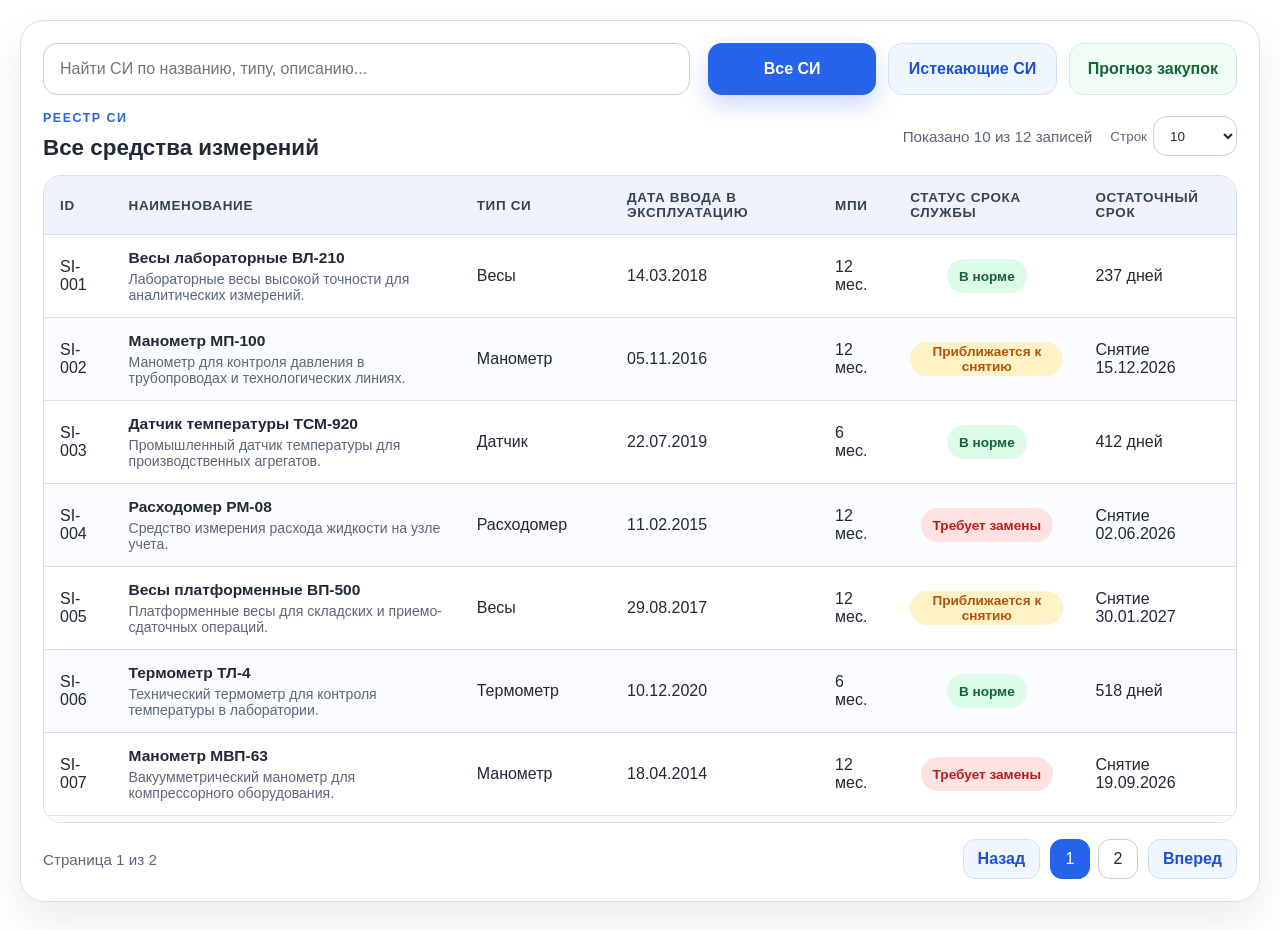
==== src/web_site/index.html @ 8c5fe389 "разработан сайт" ====
<!DOCTYPE html>
<html lang="ru">
<head>
    <meta charset="UTF-8">
    <meta name="viewport" content="width=device-width, initial-scale=1.0">
    <meta name="description" content="Metrolog — Парк СИ. Интерфейс для управления средствами измерений с AI-поиском, фильтрацией и прогнозом закупок.">
    <title>Metrolog — Парк СИ</title>
    <link rel="stylesheet" href="styles.css">
</head>
<body>
    <div class="app-shell">
        <main class="page-layout">
            <section class="workspace-card">
                <div class="toolbar">
                    <div class="search-block">
                        <div class="search-row">
                            <div id="search-input-wrap" class="search-input-wrap">
                                <input
                                    id="search-input"
                                    type="text"
                                    placeholder="Найти СИ по названию, типу, описанию..."
                                    aria-label="Найти СИ по названию, типу, описанию"
                                >
                                <span class="search-spinner" aria-hidden="true"></span>
                            </div>
                        </div>
                        <div id="loading-indicator" class="loading-indicator" aria-live="polite"></div>

                        <div id="expiring-range-panel" class="range-panel hidden" aria-label="Фильтры по сроку истечения">
                            <span class="range-panel__label">Период истечения</span>
                            <div class="range-panel__buttons">
                                <button class="range-filter is-active" type="button" data-range="all">Все периоды</button>
                                <button class="range-filter" type="button" data-range="week">Неделя</button>
                                <button class="range-filter" type="button" data-range="month">Месяц</button>
                                <button class="range-filter" type="button" data-range="year">Год</button>
                            </div>
                        </div>
                    </div>

                    <div class="toolbar-side">
                        <div class="actions-block">
                            <button id="all-button" class="button button--primary" type="button">Все СИ</button>
                            <button id="expiring-button" class="button button--secondary" type="button">Истекающие СИ</button>
                            <a id="forecast-button" class="button button--ghost button--link" href="forecast.html">Прогноз закупок</a>
                        </div>
                        <div id="expiring-meta-host" class="expiring-meta expiring-meta--side hidden"></div>
                    </div>
                </div>

                <div id="table-header" class="table-header">
                    <div id="table-header-info">
                        <p class="section-kicker">Реестр СИ</p>
                        <h3>Все средства измерений</h3>
                    </div>
                    <div id="table-header-meta" class="table-header__meta">
                        <span id="table-summary">Показано 0 записей</span>
                        <label class="rows-control" for="rows-per-page">
                            <span>Строк</span>
                            <select id="rows-per-page">
                                <option value="10">10</option>
                                <option value="25">25</option>
                            </select>
                        </label>
                    </div>
                </div>

                <div class="table-wrap">
                    <table class="si-table">
                        <thead>
                            <tr>
                                <th>ID</th>
                                <th>Наименование</th>
                                <th>Тип СИ</th>
                                <th>Дата ввода в эксплуатацию</th>
                                <th>МПИ</th>
                                <th>Статус срока службы</th>
                                <th>Остаточный срок</th>
                            </tr>
                        </thead>
                        <tbody id="table-body"></tbody>
                    </table>
                </div>

                <div class="table-footer">
                    <div id="page-info" class="page-info">Страница 1</div>
                    <div class="pagination">
                        <button id="prev-page" class="button button--small button--secondary" type="button">Назад</button>
                        <div id="pagination-numbers" class="pagination__numbers"></div>
                        <button id="next-page" class="button button--small button--secondary" type="button">Вперед</button>
                    </div>
                </div>
            </section>
        </main>
    </div>

    <script src="script.js"></script>
</body>
</html>
---- src/web_site/styles.css ----
:root {
    --bg: #ffffff;
    --surface: #ffffff;
    --surface-muted: #f8fafc;
    --line: #d7dfeb;
    --line-strong: #c2cfdf;
    --text: #1f2937;
    --text-muted: #5b6778;
    --blue: #2563eb;
    --blue-dark: #1d4ed8;
    --green: #16a34a;
    --yellow: #d97706;
    --red: #dc2626;
    --shadow: 0 18px 38px rgba(15, 23, 42, 0.08);
    --radius-lg: 24px;
    --radius-md: 16px;
    --radius-sm: 12px;
    --panel-overlay: rgba(255, 255, 255, 0.9);
    --table-head: #eef3fb;
    --table-even: #fafcff;
    --table-hover: #edf5ff;
    --button-secondary-bg: #eff6ff;
    --button-secondary-border: #cfe0ff;
    --button-secondary-text: #1d4ed8;
    --button-ghost-bg: #f0fdf4;
    --button-ghost-border: #caefd7;
    --button-ghost-text: #166534;
    --input-bg: #ffffff;
}

* {
    box-sizing: border-box;
}

html {
    scroll-behavior: smooth;
}

body {
    margin: 0;
    min-width: 320px;
    background: var(--bg);
    color: var(--text);
    font-family: Aptos, "Segoe UI", sans-serif;
}

button,
input,
select {
    font: inherit;
}

.hidden {
    display: none !important;
}

.app-shell {
    max-width: 1440px;
    margin: 0 auto;
    padding: 20px 20px 28px;
}

.meta-pill,
.status-badge {
    display: inline-flex;
    align-items: center;
    justify-content: center;
    min-height: 34px;
    padding: 0 12px;
    border-radius: 999px;
    background: #e9f0ff;
    color: var(--blue-dark);
    font-size: 0.85rem;
    font-weight: 600;
    text-align: center;
}

.page-layout {
    display: grid;
    gap: 24px;
}

.workspace-card {
    border: 1px solid var(--line);
    border-radius: var(--radius-lg);
    background: var(--panel-overlay);
    box-shadow: var(--shadow);
}

.section-kicker {
    margin: 0 0 10px;
    color: var(--blue);
    font-size: 0.78rem;
    font-weight: 700;
    letter-spacing: 0.12em;
    text-transform: uppercase;
}

.workspace-card {
    padding: 22px;
}

.toolbar {
    display: grid;
    grid-template-columns: minmax(0, 1.15fr) auto;
    gap: 18px;
    align-items: start;
}

.toolbar__label {
    display: inline-block;
    margin-bottom: 10px;
    font-size: 0.85rem;
    font-weight: 700;
    color: var(--text-muted);
    text-transform: uppercase;
    letter-spacing: 0.08em;
}

.search-row {
    display: block;
}

.search-block {
    max-width: none;
}

.search-input-wrap {
    position: relative;
}

.search-row input,
.rows-control select {
    width: 100%;
    min-height: 52px;
    padding: 0 16px;
    border: 1px solid var(--line-strong);
    border-radius: 14px;
    background: var(--input-bg);
    color: var(--text);
}

.search-input-wrap input {
    padding-right: 48px;
}

.search-spinner {
    position: absolute;
    top: 50%;
    right: 16px;
    width: 18px;
    height: 18px;
    margin-top: -9px;
    border: 2px solid #bfdbfe;
    border-top-color: var(--blue);
    border-radius: 50%;
    opacity: 0;
    pointer-events: none;
}

.search-input-wrap.is-loading .search-spinner {
    opacity: 1;
    animation: spin 0.8s linear infinite;
}

.search-row input:focus,
.rows-control select:focus,
.button:focus {
    outline: 3px solid rgba(37, 99, 235, 0.18);
    outline-offset: 2px;
}

.button {
    display: inline-flex;
    align-items: center;
    justify-content: center;
    gap: 8px;
    min-height: 52px;
    padding: 0 18px;
    border: 1px solid transparent;
    border-radius: 14px;
    cursor: pointer;
    font-weight: 600;
    transition: transform 0.18s ease, box-shadow 0.18s ease, background 0.18s ease;
}

.button:hover {
    transform: translateY(-1px);
}

.button--primary {
    background: var(--blue);
    color: #fff;
    box-shadow: 0 10px 24px rgba(37, 99, 235, 0.24);
}

.button--primary:hover {
    background: var(--blue-dark);
}

.button--secondary {
    background: var(--button-secondary-bg);
    border-color: var(--button-secondary-border);
    color: var(--button-secondary-text);
}

.button--ghost {
    background: var(--button-ghost-bg);
    border-color: var(--button-ghost-border);
    color: var(--button-ghost-text);
}

.button--link {
    text-decoration: none;
}

.button--small {
    min-height: 40px;
    padding: 0 14px;
    border-radius: 12px;
}

.button__icon {
    font-size: 1rem;
}

.loading-indicator {
    display: none;
}

.range-panel {
    display: grid;
    gap: 10px;
    margin-top: 10px;
}

.range-panel__label {
    color: var(--text-muted);
    font-size: 0.82rem;
    font-weight: 700;
    letter-spacing: 0.08em;
    text-transform: uppercase;
}

.range-panel__buttons {
    display: flex;
    gap: 10px;
    flex-wrap: wrap;
}

.expiring-meta {
    display: flex;
    align-items: center;
    gap: 18px;
    flex-wrap: wrap;
    margin-top: 2px;
}

.expiring-meta--side {
    justify-content: flex-end;
    margin-top: 26px;
}

.range-filter {
    min-height: 40px;
    padding: 0 14px;
    border: 1px solid var(--line-strong);
    border-radius: 999px;
    background: #fff;
    color: var(--text-muted);
    cursor: pointer;
    font-weight: 600;
    transition: background 0.18s ease, border-color 0.18s ease, color 0.18s ease;
}

.range-filter:hover {
    border-color: #aac4fb;
    color: var(--blue-dark);
}

.range-filter.is-active {
    background: #eff6ff;
    border-color: #cfe0ff;
    color: var(--blue-dark);
}

.actions-block {
    display: grid;
    grid-template-columns: repeat(3, minmax(140px, 1fr));
    gap: 12px;
    align-items: start;
    justify-self: end;
}

.toolbar-side {
    display: grid;
    gap: 10px;
    justify-items: end;
}

.rows-control {
    display: inline-grid;
    grid-template-columns: auto minmax(72px, 84px);
    gap: 6px;
    align-items: center;
    align-self: start;
    color: var(--text-muted);
    font-size: 0.84rem;
}

.rows-control span {
    white-space: nowrap;
}

.rows-control select {
    min-height: 40px;
    padding: 0 12px;
}

.table-header,
.table-footer {
    display: flex;
    align-items: center;
    justify-content: space-between;
    gap: 16px;
}

.table-header {
    margin-top: 16px;
    margin-bottom: 14px;
}

.table-header h3 {
    margin: 0;
    font-size: 1.4rem;
}

.table-header__meta,
.page-info {
    color: var(--text-muted);
    font-size: 0.95rem;
}

.table-header__meta {
    display: flex;
    align-items: center;
    justify-content: flex-end;
    gap: 18px;
    flex-wrap: wrap;
}

#forecast-summary {
    display: flex;
    align-items: center;
    align-self: stretch;
}

.table-wrap {
    overflow-x: auto;
    overflow-y: auto;
    border: 1px solid var(--line);
    border-radius: 18px;
    background: var(--surface);
    min-height: 620px;
    max-height: 72vh;
}

.workspace-card.is-expiring .table-wrap {
    min-height: 660px;
}

.workspace-card.is-expiring .toolbar {
    margin-bottom: 14px;
}

.table-wrap--tall {
    min-height: 680px;
}

.si-table {
    width: 100%;
    min-width: 1180px;
    border-collapse: collapse;
}

.si-table th,
.si-table td {
    padding: 14px 16px;
    text-align: left;
    border-bottom: 1px solid var(--line);
    vertical-align: middle;
}

.si-table th {
    position: sticky;
    top: 0;
    background: var(--table-head);
    color: #334155;
    font-size: 0.84rem;
    text-transform: uppercase;
    letter-spacing: 0.05em;
}

.si-table tbody tr:nth-child(even) {
    background: var(--table-even);
}

.si-table tbody tr:hover {
    background: var(--table-hover);
}

.cell-title {
    display: grid;
    gap: 4px;
}

.cell-title strong {
    font-size: 0.97rem;
}

.cell-title span {
    color: var(--text-muted);
    font-size: 0.88rem;
}

.status-cell {
    text-align: center;
}

.status-cell .status-badge {
    display: flex;
    width: fit-content;
    margin: 0 auto;
}

.status-badge--normal {
    background: #dcfce7;
    color: #166534;
}

.status-badge--warning {
    background: #fef3c7;
    color: #b45309;
}

.status-badge--critical {
    background: #fee2e2;
    color: #b91c1c;
}

.table-footer {
    margin-top: 16px;
}

.pagination {
    display: flex;
    align-items: center;
    gap: 10px;
    flex-wrap: wrap;
}

.pagination__numbers {
    display: flex;
    align-items: center;
    gap: 8px;
}

.pagination__number {
    width: 40px;
    height: 40px;
    display: grid;
    place-items: center;
    border: 1px solid var(--line-strong);
    border-radius: 12px;
    background: #fff;
    color: var(--text);
    cursor: pointer;
}

.pagination__number.is-active {
    background: var(--blue);
    border-color: var(--blue);
    color: #fff;
}

.page-title {
    margin: 0;
    font-size: clamp(1.8rem, 2.6vw, 2.4rem);
}

.forecast-filters {
    display: flex;
    align-items: end;
    gap: 14px;
    flex-wrap: wrap;
    margin-top: 20px;
}

.date-control {
    display: grid;
    gap: 8px;
    color: var(--text-muted);
    font-size: 0.88rem;
}

.date-control span {
    white-space: nowrap;
}

.date-control input {
    min-height: 44px;
    min-width: 210px;
    padding: 0 14px;
    border: 1px solid var(--line-strong);
    border-radius: 14px;
    background: var(--surface);
    color: var(--text);
}

.date-control input:focus {
    outline: 3px solid rgba(37, 99, 235, 0.18);
    outline-offset: 2px;
}

.toolbar--forecast {
    grid-template-columns: minmax(0, 1.4fr) minmax(320px, 0.9fr);
    align-items: start;
}

.actions-block--forecast {
    align-self: start;
}

.toolbar-side--forecast {
    gap: 8px;
}

.forecast-filters--inline {
    margin-top: 0;
    justify-content: flex-end;
}

.forecast-filters--inline .date-control {
    justify-items: start;
}

.forecast-filters--inline .date-control input {
    min-width: 190px;
}

@keyframes spin {
    to {
        transform: rotate(360deg);
    }
}

@media (max-width: 1180px) {
    .toolbar {
        grid-template-columns: 1fr;
    }

    .search-block {
        max-width: none;
    }

    .toolbar-side,
    .actions-block {
        justify-self: stretch;
    }
}

@media (max-width: 1024px) {
    .actions-block {
        grid-template-columns: 1fr;
    }

    .forecast-filters {
        flex-direction: column;
        align-items: stretch;
    }

    .toolbar-side--forecast {
        justify-items: stretch;
    }

    .forecast-filters--inline {
        justify-content: stretch;
    }

    .expiring-meta,
    .rows-control {
        grid-template-columns: 1fr;
        justify-items: start;
    }

    .expiring-meta {
        align-items: flex-start;
        gap: 10px;
    }

    .range-panel__buttons {
        gap: 8px;
    }

    .table-header,
    .table-footer,
    .toolbar--forecast {
        grid-template-columns: 1fr;
    }

    .table-header,
    .table-footer {
        flex-direction: column;
        align-items: flex-start;
    }
}

@media (max-width: 768px) {
    .table-wrap,
    .table-wrap--tall {
        min-height: 460px;
        max-height: none;
    }
}

@media (prefers-reduced-motion: reduce) {
    html {
        scroll-behavior: auto;
    }

    *,
    *::before,
    *::after {
        animation-duration: 0.01ms !important;
        animation-iteration-count: 1 !important;
        transition-duration: 0.01ms !important;
    }
}
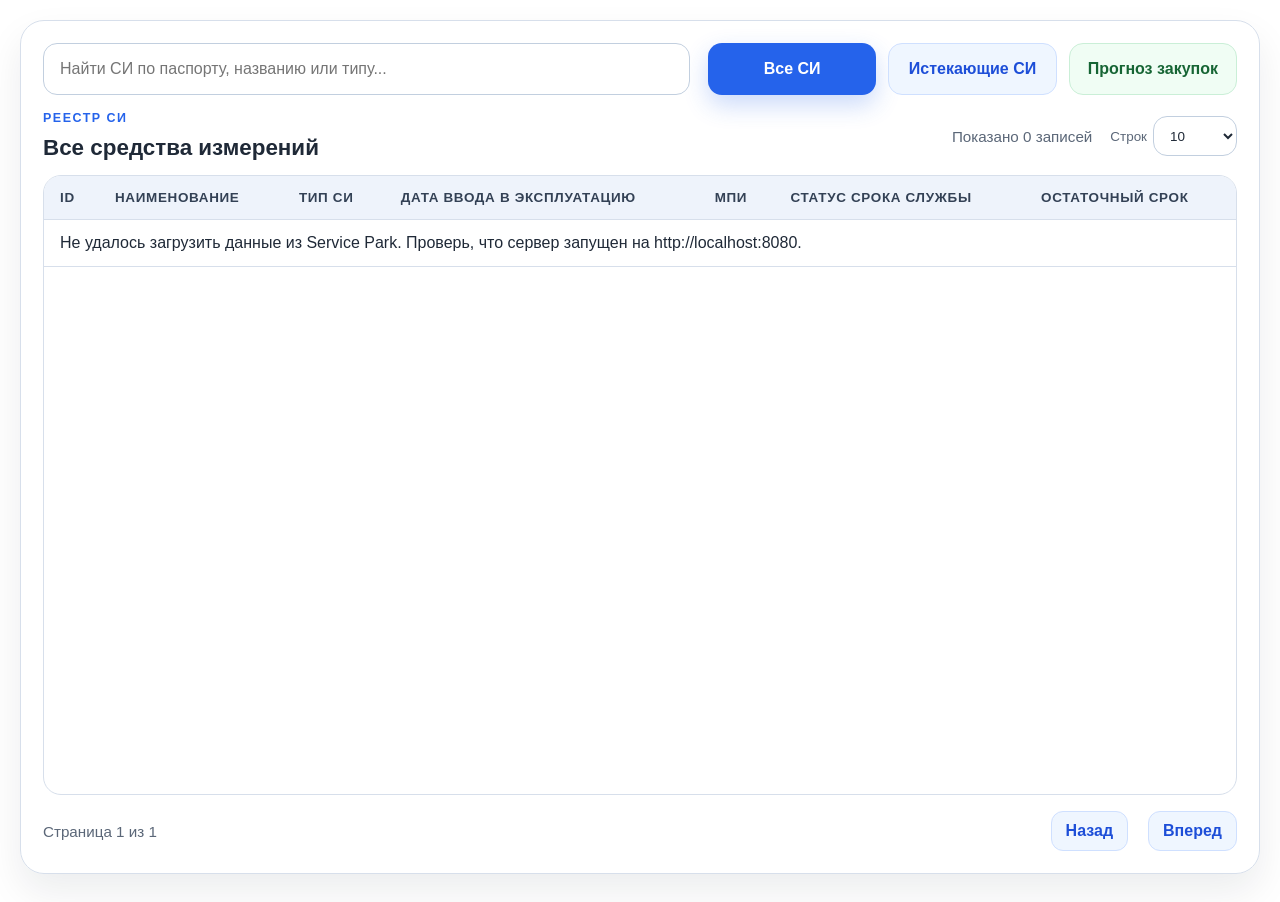
==== commit ebfc3119: "Подключение сайт к сервису ParkSE" ====
--- a/src/web_site/index.html
+++ b/src/web_site/index.html
@@ -18,8 +18,8 @@
                                 <input
                                     id="search-input"
                                     type="text"
-                                    placeholder="Найти СИ по названию, типу, описанию..."
-                                    aria-label="Найти СИ по названию, типу, описанию"
+                                    placeholder="Найти СИ по паспорту, названию или типу..."
+                                    aria-label="Найти СИ по паспорту, названию или типу"
                                 >
                                 <span class="search-spinner" aria-hidden="true"></span>
                             </div>
